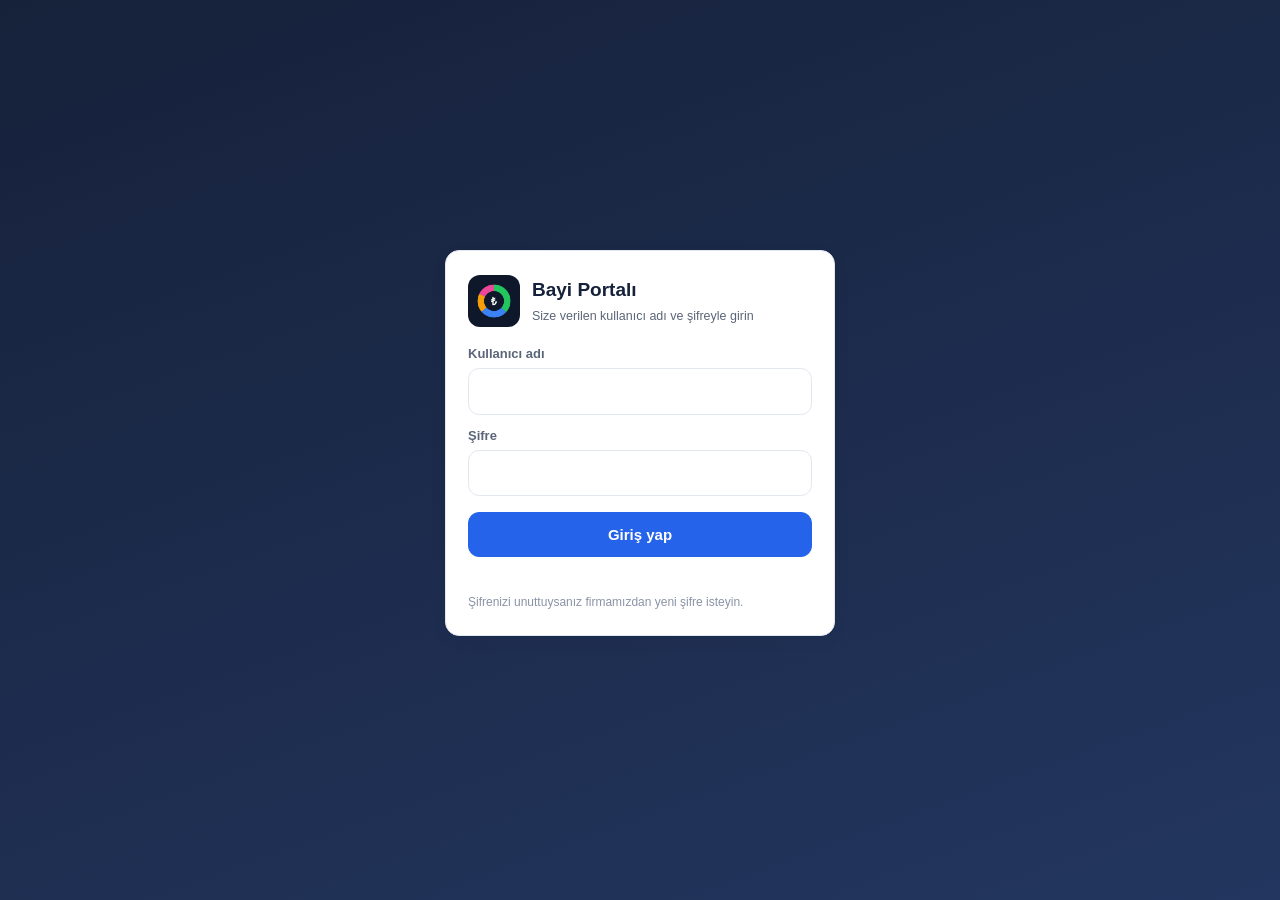
==== bayi.html @ fe01c847 "Bayi portali (B2B): musteri kullanicilari, yetkiler, ozel fiyatla siparis, onay ekrani, cari ekstre " ====
<!doctype html>
<html lang="tr">
<head>
  <meta charset="utf-8">
  <meta name="viewport" content="width=device-width, initial-scale=1, viewport-fit=cover">
  <meta name="robots" content="noindex, nofollow">
  <title>Bayi Portalı</title>
  <meta name="theme-color" content="#16213a">
  <meta name="apple-mobile-web-app-capable" content="yes">
  <meta name="mobile-web-app-capable" content="yes">
  <meta name="apple-mobile-web-app-status-bar-style" content="black-translucent">
  <meta name="apple-mobile-web-app-title" content="Bayi Portalı">
  <link rel="manifest" href="bayi.webmanifest">
  <link rel="icon" type="image/png" sizes="32x32" href="icons/favicon-32-v4.png">
  <link rel="apple-touch-icon" href="icons/apple-touch-icon-v4.png">
  <link rel="stylesheet" href="styles.css">
  <style>
    .by-giris { min-height: 100vh; display: grid; place-items: center; padding: 20px 16px; background: linear-gradient(160deg, #16213a 0%, #23365f 100%); }
    .by-giris .card { width: 100%; max-width: 390px; padding: 24px 22px; }
    .by-marka { display: flex; align-items: center; gap: 12px; margin-bottom: 18px; }
    .by-marka img { width: 52px; height: 52px; border-radius: 12px; flex: none; }
    .by-marka b { display: block; font-size: 19px; } .by-marka small { color: var(--text-2); }
    .by-msj { margin-top: 10px; font-weight: 600; min-height: 1em; }
    .by-msj.ok { color: var(--green); } .by-msj.err { color: var(--red); }
    .bottomnav a { cursor: pointer; }
    @media (min-width: 900px) { .bottomnav { display: flex !important; position: fixed; left: 0; right: 0; bottom: 0; } .view { padding-bottom: 90px; } }
    .ur { display: flex; align-items: center; gap: 10px; padding: 11px 14px; border-bottom: 1px solid var(--line); }
    .ur:last-child { border-bottom: 0; }
    .ur .ad { font-weight: 650; line-height: 1.25; }
    .ur .alt { font-size: 12.5px; color: var(--text-2); margin-top: 3px; display: flex; gap: 6px; flex-wrap: wrap; align-items: center; }
    .ur .fy { font-weight: 800; font-variant-numeric: tabular-nums; white-space: nowrap; }
    .adet { display: flex; align-items: center; gap: 4px; flex: none; }
    .adet button { width: 34px; height: 34px; border-radius: 9px; border: 1px solid var(--line); background: var(--surface-2); color: var(--text); font-size: 19px; font-weight: 700; cursor: pointer; line-height: 1; }
    .adet input { width: 58px; text-align: center; padding: 7px 4px; font-weight: 700; }
    .ur.secili { background: var(--accent-soft); }
    .sepet-bar { position: sticky; bottom: calc(64px + var(--safe-bottom)); z-index: 20; margin: 10px 0 0; display: flex; flex-wrap: wrap; align-items: center; gap: 8px 10px; padding: 12px 14px; background: var(--brand); color: #fff; border-radius: 14px; box-shadow: 0 10px 30px rgba(0,0,0,.25); }
    .sepet-bar .btn { flex: none; } .sepet-bar .ozet { flex: 1 1 100%; white-space: nowrap; } @media (min-width: 560px) { .sepet-bar .ozet { flex: 1 1 auto; } }
    @media (min-width: 900px) { .sepet-bar { bottom: 76px; } }
    .tt { display: grid; grid-template-columns: 1fr auto; gap: 4px 14px; font-variant-numeric: tabular-nums; }
    .tt .b { font-weight: 800; font-size: 17px; }
    @media print {
      .topbar, .bottomnav, .no-print, .sepet-bar { display: none !important; }
      body, .view { background: #fff !important; padding: 0 !important; }
      .list, .card { box-shadow: none !important; border: 1px solid #ccc; }
      .print-only { display: block !important; }
    }
    .print-only { display: none; }
    .sh-body .tbl td.r { white-space: nowrap; }
  </style>
</head>
<body>
  <div id="app"></div>
  <div id="modal-root"></div>
  <script src="config.js"></script>
  <script src="bayi.js"></script>
</body>
</html>
---- styles.css ----
/* ===================== TEMA ===================== */
:root {
  --bg: #e9edf3;
  --surface: #ffffff;
  --surface-2: #f7f8fb;
  --line: #e3e7ef;
  --text: #16213a;
  --text-2: #5b6578;
  --text-3: #8a93a6;
  --brand: #16213a;
  --accent: #2563eb;
  --accent-soft: #e8efff;
  --green: #0f9d63;
  --green-soft: #e3f6ed;
  --orange: #d9670b;
  --orange-soft: #fdf0e3;
  --red: #d63a3a;
  --red-soft: #fdeaea;
  --purple: #7046d6;
  --purple-soft: #efe9fd;
  --shadow: 0 1px 2px rgba(22,33,58,.06), 0 4px 16px rgba(22,33,58,.06);
  --radius: 14px;
  --safe-top: env(safe-area-inset-top, 0px);
  --safe-bottom: env(safe-area-inset-bottom, 0px);
  color-scheme: light;
}
/* koyu tema (Ayarlar > Gorunum) */
html.koyu {
    --bg: #0e1424;
    --surface: #161e33;
    --surface-2: #1b2440;
    --line: #273152;
    --text: #e9edf6;
    --text-2: #a7b0c4;
    --text-3: #7d87a0;
    --brand: #0b1020;
    --accent: #5b8cff;
    --accent-soft: #1d2b52;
    --green: #33c38a;
    --green-soft: #133829;
    --orange: #f29a4a;
    --orange-soft: #3a2817;
    --red: #f06b6b;
    --red-soft: #3d1c22;
    --purple: #a58bf5;
    --purple-soft: #2a2350;
    --shadow: 0 1px 2px rgba(0,0,0,.3), 0 4px 16px rgba(0,0,0,.25);
    color-scheme: dark;
  }


* { box-sizing: border-box; -webkit-tap-highlight-color: transparent; }
html, body { margin: 0; height: 100%; }
body {
  font-family: -apple-system, BlinkMacSystemFont, "SF Pro Text", "Segoe UI", Roboto, Helvetica, Arial, sans-serif;
  font-size: 15px; line-height: 1.4; color: var(--text); background: var(--bg);
  -webkit-font-smoothing: antialiased;
}
button, input, select, textarea { font: inherit; color: inherit; }
a { color: var(--accent); text-decoration: none; }
.num { font-variant-numeric: tabular-nums; }
.muted { color: var(--text-2); }
.small { font-size: 13px; }
.tiny { font-size: 12px; color: var(--text-3); }
.right { text-align: right; }
.hidden { display: none !important; }

/* ===================== YERLESIM ===================== */
.shell { display: flex; min-height: 100vh; }
.sidebar { display: none; }
.main { flex: 1; min-width: 0; display: flex; flex-direction: column; }
.topbar {
  position: sticky; top: 0; z-index: 20;
  background: var(--brand); color: #fff;
  padding: calc(var(--safe-top) + 10px) 16px 12px;
  display: flex; align-items: center; gap: 10px;
}
.topbar h1 { font-size: 19px; margin: 0; font-weight: 700; flex: 1; min-width: 0; white-space: nowrap; overflow: hidden; text-overflow: ellipsis; }
.topbar .back { background: none; border: 0; color: #fff; padding: 4px 6px 4px 0; display: flex; align-items: center; cursor: pointer; }
.topbar .tb-btn {
  background: rgba(255,255,255,.14); border: 0; color: #fff; border-radius: 10px;
  padding: 7px 12px; font-weight: 600; font-size: 14px; display: inline-flex; align-items: center; gap: 6px; cursor: pointer;
}
.view { padding: 14px 14px calc(90px + var(--safe-bottom)); max-width: 1180px; width: 100%; margin: 0 auto; }

.bottomnav {
  position: fixed; left: 0; right: 0; bottom: 0; z-index: 30;
  background: var(--surface); border-top: 1px solid var(--line);
  display: flex; padding-bottom: var(--safe-bottom);
}
.bottomnav a {
  flex: 1; display: flex; flex-direction: column; align-items: center; gap: 2px;
  padding: 8px 2px 7px; color: var(--text-3); font-size: 11px; font-weight: 600;
}
.bottomnav a.active { color: var(--accent); }
.bottomnav svg, .sidebar svg { width: 23px; height: 23px; }

@media (min-width: 900px) {
  .sidebar {
    display: flex; flex-direction: column; width: 232px; flex-shrink: 0;
    background: var(--brand); color: #cfd6e6; position: sticky; top: 0; height: 100vh; padding: 20px 12px;
  }
  .sidebar .brand { color: #fff; font-weight: 800; font-size: 17px; padding: 4px 10px 18px; letter-spacing: -.2px; }
  .sidebar .brand small { display: block; font-weight: 500; font-size: 12px; color: #8f9bb8; margin-top: 2px; }
  .sidebar a { display: flex; align-items: center; gap: 12px; color: #cfd6e6; padding: 10px 12px; border-radius: 10px; font-weight: 600; margin-bottom: 2px; }
  .sidebar a:hover { background: rgba(255,255,255,.06); }
  .sidebar a.active { background: rgba(255,255,255,.12); color: #fff; }
  .sidebar .spacer { flex: 1; }
  .sidebar .who { font-size: 12px; color: #8f9bb8; padding: 8px 12px; }
  .bottomnav { display: none; }
  .topbar { padding-top: 14px; }
  .view { padding: 20px 24px 40px; }
}

/* ===================== KARTLAR ===================== */
.card { background: var(--surface); border-radius: var(--radius); box-shadow: var(--shadow); padding: 14px; margin-bottom: 14px; border: 1px solid var(--line); }
.card h2, .section-title { font-size: 13px; text-transform: uppercase; letter-spacing: .6px; color: var(--text-3); margin: 0 0 10px; font-weight: 700; }
.section-title { margin: 18px 4px 8px; display: flex; align-items: center; justify-content: space-between; }
.section-title a { text-transform: none; letter-spacing: 0; font-size: 14px; }

.kpis { display: grid; grid-template-columns: repeat(2, 1fr); gap: 10px; margin-bottom: 14px; }
@media (min-width: 700px) { .kpis { grid-template-columns: repeat(4, 1fr); } }
.kpi { background: var(--surface); border-radius: var(--radius); box-shadow: var(--shadow); padding: 12px 14px; border: 1px solid var(--line); border-top: 3px solid var(--accent); }
.kpi .l { font-size: 12px; color: var(--text-3); font-weight: 700; text-transform: uppercase; letter-spacing: .4px; }
.kpi .v { font-size: 21px; font-weight: 800; margin-top: 4px; letter-spacing: -.3px; }
.kpi .s { font-size: 12px; color: var(--text-2); margin-top: 2px; }
.kpi.green { border-top-color: var(--green); } .kpi.orange { border-top-color: var(--orange); }
.kpi.red { border-top-color: var(--red); } .kpi.purple { border-top-color: var(--purple); }

.quick { display: grid; grid-template-columns: repeat(2, 1fr); gap: 10px; margin-bottom: 6px; }
@media (min-width: 700px) { .quick { grid-template-columns: repeat(4, 1fr); } }
.quick button {
  border: 0; border-radius: var(--radius); padding: 14px 12px; color: #fff; font-weight: 700; font-size: 15px;
  display: flex; align-items: center; gap: 10px; cursor: pointer; box-shadow: var(--shadow); text-align: left;
}
.quick button svg { width: 22px; height: 22px; flex-shrink: 0; }
.q-blue { background: var(--accent); } .q-green { background: var(--green); }
.q-orange { background: var(--orange); } .q-purple { background: var(--purple); }

/* ===================== LISTELER ===================== */
.list { background: var(--surface); border-radius: var(--radius); box-shadow: var(--shadow); overflow: hidden; margin-bottom: 14px; }
.row {
  display: flex; align-items: center; gap: 12px; padding: 12px 14px; border-bottom: 1px solid var(--line); cursor: pointer;
}
.row:last-child { border-bottom: 0; }
.row:active { background: var(--surface-2); }
.row .main-col { flex: 1; min-width: 0; }
.row .t { font-weight: 650; white-space: nowrap; overflow: hidden; text-overflow: ellipsis; }
.row .st { font-size: 13px; color: var(--text-2); margin-top: 2px; display: flex; gap: 6px; flex-wrap: wrap; align-items: center; }
.row .end { text-align: right; flex-shrink: 0; }
.row .amt { font-weight: 750; font-variant-numeric: tabular-nums; }
.empty { padding: 28px 16px; text-align: center; color: var(--text-3); }

.badge { display: inline-block; font-size: 11.5px; font-weight: 700; padding: 2px 8px; border-radius: 999px; background: var(--surface-2); color: var(--text-2); white-space: nowrap; }
.b-blue { background: var(--accent-soft); color: var(--accent); }
.b-green { background: var(--green-soft); color: var(--green); }
.b-orange { background: var(--orange-soft); color: var(--orange); }
.b-red { background: var(--red-soft); color: var(--red); }
.b-purple { background: var(--purple-soft); color: var(--purple); }

/* tablo (genis ekranlar) */
.table-wrap { overflow-x: auto; -webkit-overflow-scrolling: touch; }
table.tbl { width: 100%; border-collapse: collapse; font-size: 14px; }
.tbl th { text-align: left; font-size: 12px; color: var(--text-3); text-transform: uppercase; letter-spacing: .4px; font-weight: 700; padding: 9px 10px; border-bottom: 1px solid var(--line); white-space: nowrap; background: var(--surface-2); position: sticky; top: 0; }
.tbl td { padding: 9px 10px; border-bottom: 1px solid var(--line); vertical-align: middle; }
.tbl tr:last-child td { border-bottom: 0; }
.tbl td.r, .tbl th.r { text-align: right; font-variant-numeric: tabular-nums; }
.tbl tr.click { cursor: pointer; }
.tbl tr.click:hover td { background: var(--surface-2); }
.tbl tfoot td { font-weight: 800; background: var(--surface-2); }

/* ===================== ARAC CUBUGU / FILTRE ===================== */
.toolbar { display: flex; gap: 8px; margin-bottom: 10px; flex-wrap: wrap; align-items: center; }
.search {
  flex: 1; min-width: 180px; display: flex; align-items: center; gap: 8px; background: var(--surface);
  border: 1px solid var(--line); border-radius: 12px; padding: 0 12px;
}
.search input { border: 0; outline: 0; background: transparent; padding: 10px 0; flex: 1; min-width: 0; }
.search svg { width: 18px; height: 18px; color: var(--text-3); }
.chips { display: flex; gap: 6px; overflow-x: auto; padding-bottom: 2px; margin-bottom: 10px; -webkit-overflow-scrolling: touch; }
.chip {
  border: 1px solid var(--line); background: var(--surface); padding: 6px 12px; border-radius: 999px;
  font-size: 13.5px; font-weight: 600; white-space: nowrap; cursor: pointer; color: var(--text-2);
}
.chip.on { background: var(--brand); color: #fff; border-color: var(--brand); }
/* koyu tema (Ayarlar > Gorunum) */
html.koyu .chip.on { background: var(--accent); border-color: var(--accent); }


/* ===================== BUTONLAR ===================== */
.btn {
  border: 0; border-radius: 11px; padding: 11px 16px; font-weight: 700; cursor: pointer;
  background: var(--surface-2); color: var(--text); display: inline-flex; align-items: center; justify-content: center; gap: 7px;
  border: 1px solid var(--line);
}
.btn svg { width: 18px; height: 18px; }
.btn.primary { background: var(--accent); color: #fff; border-color: var(--accent); }
.btn.green { background: var(--green); color: #fff; border-color: var(--green); }
.btn.orange { background: var(--orange); color: #fff; border-color: var(--orange); }
.btn.red { background: var(--red-soft); color: var(--red); border-color: transparent; }
.btn.ghost { background: transparent; border-color: transparent; color: var(--accent); padding-left: 8px; padding-right: 8px; }
.btn.block { width: 100%; }
.btn.sm { padding: 7px 11px; font-size: 13.5px; border-radius: 9px; }
.btn:disabled { opacity: .55; cursor: default; }
.btn-row { display: flex; gap: 8px; flex-wrap: wrap; }
.btn-row .btn { flex: 1; min-width: 130px; }

/* ===================== FORMLAR ===================== */
.field { margin-bottom: 12px; }
.field label { display: block; font-size: 13px; font-weight: 700; color: var(--text-2); margin-bottom: 5px; }
.field .hint { font-size: 12px; color: var(--text-3); margin-top: 4px; }
.input, select.input, textarea.input {
  width: 100%; padding: 11px 12px; border: 1px solid var(--line); border-radius: 11px;
  background: var(--surface); outline: none; font-size: 16px; /* iOS zoom engeli */
  -webkit-appearance: none; appearance: none;
}
select.input { background-image: linear-gradient(45deg, transparent 50%, var(--text-3) 50%), linear-gradient(135deg, var(--text-3) 50%, transparent 50%); background-position: calc(100% - 18px) 50%, calc(100% - 13px) 50%; background-size: 5px 5px; background-repeat: no-repeat; padding-right: 30px; }
.input:focus { border-color: var(--accent); box-shadow: 0 0 0 3px var(--accent-soft); }
textarea.input { min-height: 70px; resize: vertical; }
.grid2 { display: grid; grid-template-columns: 1fr 1fr; gap: 10px; }
.grid3 { display: grid; grid-template-columns: 1fr 1fr 1fr; gap: 10px; }
@media (max-width: 520px) { .grid3 { grid-template-columns: 1fr 1fr; } }
.seg { display: flex; background: var(--surface-2); border: 1px solid var(--line); border-radius: 11px; padding: 3px; gap: 3px; }
.seg button { flex: 1; border: 0; background: transparent; padding: 8px 10px; border-radius: 8px; font-weight: 700; cursor: pointer; color: var(--text-2); }
.seg button.on { background: var(--surface); color: var(--text); box-shadow: var(--shadow); }
.seg button.on.r { background: var(--accent); color: #fff; }
.seg button.on.gr { background: var(--purple); color: #fff; }
.check { display: flex; align-items: center; gap: 10px; font-weight: 600; cursor: pointer; padding: 6px 0; }
.check input { width: 20px; height: 20px; accent-color: var(--accent); }

/* otomatik tamamlama */
.picker { position: relative; }
.picker .dd {
  position: absolute; left: 0; right: 0; top: calc(100% + 4px); z-index: 60; background: var(--surface);
  border: 1px solid var(--line); border-radius: 12px; box-shadow: var(--shadow); max-height: 280px; overflow-y: auto;
}
.picker .dd .opt { padding: 10px 12px; border-bottom: 1px solid var(--line); cursor: pointer; }
.picker .dd .opt:last-child { border-bottom: 0; }
.picker .dd .opt:hover, .picker .dd .opt.hl { background: var(--accent-soft); }
.picker .dd .opt .o1 { font-weight: 650; }
.picker .dd .opt .o2 { font-size: 12.5px; color: var(--text-2); }
.picker .dd .add { color: var(--accent); font-weight: 700; }

/* siparis kalemleri */
.lines .line { border: 1px solid var(--line); border-radius: 12px; padding: 10px; margin-bottom: 8px; background: var(--surface-2); }
.lines .line .lr { display: grid; grid-template-columns: 1fr 1fr 1fr auto; gap: 8px; align-items: end; margin-top: 8px; }
.lines .line .lr .field { margin: 0; }
.lines .line .info { font-size: 12.5px; color: var(--text-2); margin-top: 6px; display: flex; gap: 8px; flex-wrap: wrap; }
.icon-btn { border: 0; background: transparent; color: var(--text-3); padding: 8px; border-radius: 9px; cursor: pointer; display: inline-flex; }
.icon-btn:hover { background: var(--red-soft); color: var(--red); }
.icon-btn svg { width: 20px; height: 20px; }
.h-prt { display: inline-flex; align-items: center; gap: 4px; }
.h-prt svg { width: 14px; height: 14px; flex: none; }
.totals { display: grid; gap: 6px; }
.totals .tr { display: flex; justify-content: space-between; font-variant-numeric: tabular-nums; }
.totals .tr.big { font-size: 19px; font-weight: 800; border-top: 1px solid var(--line); padding-top: 8px; margin-top: 4px; }

/* ozet kutulari */
.stats { display: grid; grid-template-columns: repeat(3, 1fr); gap: 8px; }
.stat { background: var(--surface-2); border-radius: 12px; padding: 10px 12px; }
.stat .l { font-size: 11.5px; color: var(--text-3); font-weight: 700; text-transform: uppercase; }
.stat .v { font-size: 17px; font-weight: 800; margin-top: 3px; font-variant-numeric: tabular-nums; }
.pos { color: var(--orange); } .neg { color: var(--accent); } .zero { color: var(--green); }

.kv { display: grid; grid-template-columns: auto 1fr; gap: 6px 14px; font-size: 14px; }
.kv .k { color: var(--text-3); }

/* ===================== MODAL ===================== */
.overlay {
  position: fixed; inset: 0; z-index: 100; background: rgba(10,15,30,.45);
  display: flex; align-items: flex-end; justify-content: center; animation: fade .15s ease;
}
.sheet {
  background: var(--surface); width: 100%; max-width: 620px; max-height: 92vh; overflow-y: auto;
  border-radius: 18px 18px 0 0; padding: 0 16px calc(16px + var(--safe-bottom)); animation: up .2s ease;
}
.sheet .sh-head { position: sticky; top: 0; background: var(--surface); display: flex; align-items: center; gap: 10px; padding: 14px 0 10px; z-index: 5; }
.sheet .sh-head h3 { margin: 0; font-size: 18px; flex: 1; }
.sheet .sh-foot { position: sticky; bottom: calc(-16px - var(--safe-bottom)); background: var(--surface); padding: 12px 0 calc(4px + var(--safe-bottom)); display: flex; gap: 8px; border-top: 1px solid var(--line); margin-top: 6px; }
.sheet .sh-foot .btn { flex: 1; }
@media (min-width: 700px) {
  .overlay { align-items: center; }
  .sheet { border-radius: 18px; max-height: 86vh; }
}
@keyframes fade { from { opacity: 0; } }
@keyframes up { from { transform: translateY(30px); opacity: .5; } }

/* ===================== BILDIRIM ===================== */
#toast-root { position: fixed; left: 0; right: 0; bottom: calc(76px + var(--safe-bottom)); z-index: 200; display: flex; flex-direction: column; align-items: center; gap: 8px; pointer-events: none; }
.toast { background: #16213a; color: #fff; padding: 11px 16px; border-radius: 12px; font-weight: 600; box-shadow: var(--shadow); max-width: 92vw; animation: up .2s ease; }
.toast.err { background: var(--red); }
.toast.ok { background: var(--green); }
@media (min-width: 900px) { #toast-root { bottom: 24px; } }

/* ===================== GIRIS ===================== */
.login { min-height: 100vh; display: flex; align-items: center; justify-content: center; padding: 20px; background: linear-gradient(160deg, #16213a 0%, #23365f 100%); }
.login .box { background: var(--surface); width: 100%; max-width: 380px; border-radius: 20px; padding: 26px 22px; box-shadow: 0 20px 50px rgba(0,0,0,.3); }
.login .logo { width: 64px; height: 64px; border-radius: 16px; display: block; margin: 0 auto 12px; }
.login h1 { text-align: center; font-size: 21px; margin: 0 0 4px; }
.login p.sub { text-align: center; color: var(--text-2); margin: 0 0 20px; font-size: 14px; }

.loading { padding: 40px; text-align: center; color: var(--text-3); }
.spinner { width: 26px; height: 26px; border: 3px solid var(--line); border-top-color: var(--accent); border-radius: 50%; animation: spin .8s linear infinite; margin: 0 auto 10px; }
@keyframes spin { to { transform: rotate(360deg); } }

/* ===================== YAZDIRMA ===================== */
#print-root { display: none; }
@media print {
  body > *:not(#print-root) { display: none !important; }
  #print-root { display: block; color: #000; font-size: 12pt; }
  #print-root table { width: 100%; border-collapse: collapse; }
  #print-root th, #print-root td { border-bottom: 1px solid #999; padding: 5px 4px; text-align: left; }
  #print-root .r { text-align: right; }
}

/* ===================== DUZELTMELER (mobil) ===================== */
.topbar svg { width: 20px; height: 20px; flex-shrink: 0; }
.topbar .tb-btn { white-space: nowrap; }
.kpi .v { font-size: clamp(16px, 4.6vw, 21px); white-space: nowrap; overflow: hidden; text-overflow: ellipsis; }
.stat .v { font-size: clamp(13px, 3.7vw, 17px); white-space: nowrap; overflow: hidden; text-overflow: ellipsis; }
.stat .l { font-size: 10.5px; }
@media (max-width: 640px) {
  .tbl.stack thead { display: none; }
  .tbl.stack, .tbl.stack tbody, .tbl.stack tfoot { display: block; }
  .tbl.stack tr { display: flex; flex-wrap: wrap; align-items: baseline; gap: 3px 14px; padding: 10px 14px; border-bottom: 1px solid var(--line); }
  .tbl.stack tr:last-child { border-bottom: 0; }
  .tbl.stack td { display: block; border: 0; padding: 0; text-align: left !important; }
  .tbl.stack td:empty { display: none; }
  .tbl.stack td[data-l]::before { content: attr(data-l) ' '; color: var(--text-3); font-size: 12px; font-weight: 600; }
  .tbl.stack td.w { flex-basis: 100%; }
  .tbl.stack td.push { margin-left: auto; }
  .tbl.stack tfoot tr { background: var(--surface-2); }
}
.input[type=date] { min-width: 0; }
@media (max-width: 640px) { .tbl.stack td.hidden-m { display: none; } .grid3 > .field:last-child { grid-column: 1 / -1; } }
.show-m { display: none; }
@media (max-width: 640px) { .show-m { display: inline; } }
.grid2 > *, .grid3 > * { min-width: 0; }
.stats.stats4 { grid-template-columns: repeat(4, 1fr); }
@media (max-width: 640px) { .stats.stats4 { grid-template-columns: 1fr 1fr; } }

/* ===================== CIN SIPARISLERI ===================== */
a.chip { display: inline-flex; align-items: center; color: var(--text-2); text-decoration: none; }
a.chip.on { color: #fff; }
.prog { height: 4px; background: var(--surface-2); border-radius: 4px; margin-top: 8px; overflow: hidden; max-width: 320px; }
.prog i { display: block; height: 100%; background: var(--green); border-radius: 4px; }
.steps { display: grid; grid-template-columns: repeat(6, 1fr); gap: 4px; }
.step { text-align: center; cursor: pointer; padding: 6px 2px; border-radius: 10px; min-width: 0; }
.step:hover { background: var(--surface-2); }
.step .dot { width: 14px; height: 14px; border-radius: 50%; margin: 0 auto 6px; border: 2px solid var(--line); background: var(--surface); }
.step.done .dot { background: var(--green); border-color: var(--green); }
.step.cur .dot { box-shadow: 0 0 0 4px var(--green-soft); }
.step .sl { font-size: 12px; font-weight: 700; color: var(--text-3); }
.step.done .sl { color: var(--text); }
.step .sd { font-size: 11.5px; color: var(--text-3); margin-top: 2px; }
@media (max-width: 560px) { .steps { grid-template-columns: repeat(3, 1fr); row-gap: 10px; } }
details.gum { border: 1px solid var(--line); border-radius: 12px; padding: 10px 12px; margin-top: 10px; }
details.gum summary { font-weight: 700; cursor: pointer; color: var(--text-2); }
details.gum[open] summary { margin-bottom: 10px; }
/* Nakit akisi */
.akis { display: flex; flex-direction: column; gap: 10px; }
.ak-row { display: grid; grid-template-columns: 120px 1fr 300px; gap: 12px; align-items: center; }
.ak-ad { font-weight: 700; font-size: 14px; }
.ak-bar { display: flex; flex-direction: column; gap: 3px; }
.ak-k { grid-template-columns: 120px 1fr auto; }
.ak-k .ak-n { display: grid; grid-template-columns: repeat(4, 124px); gap: 10px; }
.ak-kv { display: flex; flex-direction: column; align-items: flex-end; white-space: nowrap; }
.ak-kv small { font-size: 11px; font-weight: 500; color: var(--text-3); }
@media (max-width: 700px) { .ak-k { grid-template-columns: 1fr; } .ak-k .ak-n { grid-template-columns: 1fr 1fr; } .ak-kv { align-items: flex-start; } }
.ak-kart[data-mod="normal"] .ak-kum, .ak-kart[data-mod="kum"] .ak-normal { display: none; }
.ak-bar i { display: block; height: 8px; border-radius: 4px; min-width: 2px; }
.ak-bar i.g, .lg.g { background: var(--green); } .ak-bar i.c, .lg.c { background: var(--orange); }
.lg { display: inline-block; width: 10px; height: 10px; border-radius: 3px; vertical-align: -1px; }
.ak-n { display: flex; gap: 10px; flex-wrap: wrap; justify-content: flex-end; font-size: 13px; font-variant-numeric: tabular-nums; align-items: baseline; }
@media (max-width: 700px) { .ak-row { grid-template-columns: 1fr; gap: 4px; } .ak-n { justify-content: flex-start; } }

/* PayTR tahsilatlari */
.sidebar a.sub { padding: 7px 12px 7px 30px; font-size: 14px; font-weight: 550; margin-top: -2px; }
.sidebar a.sub svg { width: 17px; height: 17px; }
.pt-row { border-left: 5px solid transparent; align-items: center; gap: 12px; flex-wrap: wrap; cursor: pointer; }
.pt-row.pt-bek { border-left-color: var(--red); background: color-mix(in srgb, var(--red) 5%, var(--surface)); }
.pt-row.pt-ok { border-left-color: var(--green); background: color-mix(in srgb, var(--green) 6%, var(--surface)); }
.pt-row .t .num { font-size: 17px; }
.pt-es { color: var(--green); font-size: 13.5px; margin-top: 3px; }
.pt-act { display: flex; align-items: center; gap: 6px; flex-wrap: wrap; justify-content: flex-end; }
.pt-pick { position: relative; width: 230px; }
.pt-pick .input { padding: 7px 10px; font-size: 14px; }
.pt-tip button { padding: 5px 10px; font-size: 13px; }
/* cari secim listesi kartin disina tasabilsin (.list overflow:hidden kesiyordu) */
.list:has(.pt-row) { overflow: visible; }
.list > .pt-row:first-child { border-top-left-radius: var(--radius); border-top-right-radius: var(--radius); }
.list > .pt-row:last-child { border-bottom-left-radius: var(--radius); border-bottom-right-radius: var(--radius); }
.pt-row:focus-within { position: relative; z-index: 5; }
@media (max-width: 700px) { .pt-act { width: 100%; justify-content: stretch; } .pt-pick { flex: 1 1 100%; width: auto; } }

/* Platform siparisleri: kargo karti */
.pl-kart .pl-barkod { margin-top: 12px; background: #fff; border-radius: 10px; padding: 10px 12px 6px; border: 1px solid var(--line, #e5e7eb); }
.pl-kart .pl-barkod .tiny { color: #111; }
.pl-kart svg.barkod { display: block; width: 100%; max-width: 420px; height: 64px; margin: 0 auto 4px; }
.pl-kart .pl-dokum { margin-top: 12px; border-top: 1px dashed var(--line, #e5e7eb); padding-top: 8px; display: grid; gap: 4px; font-size: 14px; }
.pl-kart .pl-dokum > div { display: flex; justify-content: space-between; gap: 10px; }
.pl-kart .pl-dokum > div span { color: var(--text-2); }
.pl-kart .pl-dokum .tot { border-top: 1px solid var(--line, #e5e7eb); padding-top: 4px; margin-top: 2px; }
.pl-kart .pl-dokum .tot span { color: var(--text); font-weight: 700; }
.ic-s svg { width: 13px; height: 13px; vertical-align: -2px; }
.sp-ozet { font-weight: 500; font-size: 12.5px; color: var(--text-2); margin-left: 6px; white-space: nowrap; overflow: hidden; text-overflow: ellipsis; max-width: 55%; display: inline-block; vertical-align: bottom; }
.sp-ozet b { font-weight: 700; }
@media (max-width: 600px) { .sp-ozet { display: block; margin-left: 0; max-width: 100%; } }

/* Raporlar */
.rapor-sec { display: grid; grid-template-columns: repeat(auto-fill, minmax(210px, 1fr)); gap: 10px; margin-bottom: 14px; }
.rapor-k { text-align: left; background: var(--surface); border: 1px solid var(--line); border-radius: 12px; padding: 12px 14px; cursor: pointer; font: inherit; color: var(--text); display: flex; flex-direction: column; gap: 4px; }
.rapor-k b { font-size: 15px; }
.rapor-k span { font-size: 12.5px; color: var(--text-2); line-height: 1.35; }
.rapor-k.on { border-color: var(--brand); box-shadow: 0 0 0 2px var(--brand) inset; }
/* koyu tema (Ayarlar > Gorunum) */
html.koyu .rapor-k.on { border-color: var(--accent); box-shadow: 0 0 0 2px var(--accent) inset; }

@media (max-width: 600px) { .rapor-sec { grid-template-columns: 1fr 1fr; } .rapor-k span { display: none; } }
.kdv-dahil { margin-top: 6px; padding-top: 5px; border-top: 1px dashed var(--line); font-size: 12px; color: var(--text-2); }
.kdv-dahil b { color: var(--text); }
.dahil-sec { margin-top: 8px; padding: 10px 12px; border: 1px solid var(--line); border-radius: 10px; background: var(--surface-2); }
.dahil-liste { display: grid; grid-template-columns: repeat(auto-fill, minmax(220px, 1fr)); gap: 4px 12px; }
.dahil-liste .check { margin: 0; }
/* istatistik kutulari uzun tutarlarda ekrani tasirmasin */
.stats { grid-template-columns: repeat(3, minmax(0, 1fr)); }
.stats.stats4 { grid-template-columns: repeat(4, minmax(0, 1fr)); }
@media (max-width: 640px) { .stats.stats4 { grid-template-columns: repeat(2, minmax(0, 1fr)); } }
.stat { min-width: 0; }
/* dar ekranlar: izgaralar ve uzun metinler ekrandan tasmasin */
.kpis, .quick { grid-template-columns: repeat(2, minmax(0, 1fr)); }
@media (min-width: 700px) { .quick { grid-template-columns: repeat(4, minmax(0, 1fr)); } }
.quick[style*="repeat(3"] { grid-template-columns: repeat(3, minmax(0, 1fr)) !important; }
.kpi, .quick button, .grid2 > *, .row .main-col { min-width: 0; }
.quick button { overflow-wrap: anywhere; }
.st, .tiny, .tbl td, .kv span, .sh-body p, .pt-es { overflow-wrap: anywhere; }
@media (max-width: 380px) {
  .quick button { padding-left: 10px; padding-right: 10px; font-size: 14px; gap: 6px; }
  .kpi { padding: 10px 11px; }
  .kpi .v { font-size: clamp(14px, 4.4vw, 18px); }
}
.grid2 { grid-template-columns: minmax(0, 1fr) minmax(0, 1fr); }
.grid2 .input, .field .input { min-width: 0; max-width: 100%; }
/* dar ekranda istatistik kutulari 2 sutun, tutarlar kesilmeden */
@media (max-width: 480px) {
  .stats { grid-template-columns: repeat(2, minmax(0, 1fr)); }
  .stat .v { font-size: clamp(14px, 4.6vw, 17px); text-overflow: clip; overflow: visible; white-space: nowrap; }
}
@media (max-width: 340px) { .stat .v { font-size: 14px; letter-spacing: -.2px; } }
@media (max-width: 480px) { .row .t { white-space: normal; overflow-wrap: anywhere; } }
.tb-btn.donuyor svg { animation: donme .8s linear infinite; }
@keyframes donme { to { transform: rotate(360deg); } }

/* ozel notlar */
.not-ik { display: inline-flex; align-items: center; gap: 4px; border: 0; background: none; padding: 3px 0; margin: 0; font: inherit; font-size: 12px; color: var(--text-3); cursor: pointer; opacity: .55; max-width: 100%; text-align: left; }
.not-ik svg { width: 14px; height: 14px; flex: none; }
.not-ik:hover { opacity: 1; }
.not-ik.var { opacity: 1; color: #a15c00; font-weight: 600; }
.not-ik span { overflow: hidden; text-overflow: ellipsis; white-space: nowrap; }
.not-satir { display: flex; align-items: flex-start; gap: 4px; margin-top: 3px; font-size: 12px; color: #a15c00; font-weight: 600; }
.not-satir svg { width: 13px; height: 13px; flex: none; margin-top: 1px; }
.not-satir span { overflow: hidden; text-overflow: ellipsis; white-space: nowrap; }
.not-kart { background: #fff8e6; border-left: 4px solid #f0b429; }
.not-kart .nk-h { display: flex; align-items: center; gap: 8px; flex-wrap: wrap; color: #7a4a00; }
.not-kart .nk-h svg { width: 16px; height: 16px; }
.not-kart .nk-h a { margin-left: auto; font-size: 13px; }
.not-kart .nk-m { margin-top: 6px; white-space: pre-wrap; overflow-wrap: anywhere; color: #3b2a00; }
.not-ekle { margin: 0 4px 10px; font-size: 13px; display: flex; gap: 8px; align-items: center; flex-wrap: wrap; }
.not-ekle a { display: inline-flex; align-items: center; gap: 4px; font-weight: 600; }
.not-ekle svg { width: 15px; height: 15px; }
/* koyu tema (Ayarlar > Gorunum) */
html.koyu .not-kart { background: #3a2f12; }html.koyu .not-kart .nk-h { color: #f5d38a; }html.koyu .not-kart .nk-m { color: #fbeec9; }html.koyu .not-ik.var, html.koyu .not-satir { color: #f0b429; }

@media print { .not-ik, .not-satir, .not-kart, .not-ekle { display: none !important; } }

/* Fiyat listeleri: mobilde her odeme secenegi kendi satirinda, fiyatlar sagda hizali */
@media (max-width: 640px) {
  .fl-tbl.stack td[data-l] { flex-basis: 100%; display: flex !important; justify-content: space-between; align-items: center; gap: 10px; }
  .fl-tbl.stack td[data-l]::before { flex: 1; }
  .fl-tbl.stack td:last-child { flex-basis: 100%; text-align: right !important; }
}
@media (max-width: 520px) { .topbar .tb-btn .tb-l { display: none; } }
/* Fiyat listesi tablosu: uzun secenek adlari iki-uc satira sarilir, urun adi kolonu daralmaz */
.fl-tbl th { vertical-align: bottom; }
.fl-tbl th.r { white-space: normal; width: 140px; min-width: 130px; line-height: 1.3; }
.fl-tbl th:first-child, .fl-tbl td:first-child { min-width: 260px; }
.fl-tbl th:last-child, .fl-tbl td:last-child { width: 44px; }
@media (max-width: 640px) { .fl-tbl th:first-child, .fl-tbl td:first-child { min-width: 0; } }

/* musteri sorulari: konusma */
.soru-akis { display: flex; flex-direction: column; gap: 8px; }
.soru-akis .sa-m { max-width: 88%; align-self: flex-start; background: var(--bg2, #f1f4f9); border-radius: 12px 12px 12px 4px; padding: 8px 12px; }
.soru-akis .sa-m.ben { align-self: flex-end; background: #e5efff; border-radius: 12px 12px 4px 12px; }
.soru-akis .sa-m.op { background: #fff4e0; }
.soru-akis .sa-h { font-size: 11px; color: var(--text-3); margin-bottom: 2px; }
.soru-akis .sa-t { white-space: pre-wrap; overflow-wrap: anywhere; }
/* koyu tema (Ayarlar > Gorunum) */
html.koyu .soru-akis .sa-m { background: #1f2633; }html.koyu .soru-akis .sa-m.ben { background: #1d3354; }html.koyu .soru-akis .sa-m.op { background: #3a2f12; }

.soru-akis .sa-ekler { display: flex; flex-wrap: wrap; gap: 6px; margin-top: 6px; }
.soru-akis .sa-ek img { width: 96px; height: 96px; object-fit: cover; border-radius: 8px; display: block; border: 1px solid var(--line); background: #fff; }
.soru-akis .sa-ek.dosya { display: inline-flex; align-items: center; gap: 4px; font-size: 12px; padding: 6px 10px; border-radius: 8px; background: rgba(0,0,0,.05); max-width: 220px; }
.soru-akis .sa-ek.dosya span { overflow: hidden; text-overflow: ellipsis; white-space: nowrap; }
.soru-akis .sa-ek.dosya svg { width: 14px; height: 14px; flex: none; }

/* cari risk limiti alarmi */
.risk-alarm { display: flex; gap: 12px; align-items: flex-start; background: var(--red); color: #fff; border-radius: 14px; padding: 14px 16px; margin: 10px 0 14px; box-shadow: 0 6px 18px rgba(220, 38, 38, .35); animation: risk-nabiz 1.6s ease-in-out infinite; font-size: 14px; line-height: 1.45; }
.risk-alarm svg { flex: 0 0 26px; width: 26px; height: 26px; stroke: #fff; }
.risk-alarm b:first-child { font-size: 16px; letter-spacing: .3px; }
.risk-alarm a { color: #fff; text-decoration: underline; font-weight: 700; }
@keyframes risk-nabiz { 0%, 100% { box-shadow: 0 6px 18px rgba(220, 38, 38, .35); } 50% { box-shadow: 0 0 0 6px rgba(220, 38, 38, .25), 0 6px 22px rgba(220, 38, 38, .5); } }
@media (prefers-reduced-motion: reduce) { .risk-alarm { animation: none; } }

/* ana sayfa: stoktan / ithalat bekleyen siparis kutulari */
.kpis.kpis-2 { grid-template-columns: repeat(2, minmax(0, 1fr)) !important; }
a.kpi { display: block; color: inherit; text-decoration: none; }

/* sermaye raporu */
.sermaye-top { text-align: center; }
.sermaye-top .l { font-size: 12px; font-weight: 700; letter-spacing: .6px; text-transform: uppercase; color: var(--text-3); }
.sermaye-top .v { font-size: 30px; font-weight: 800; margin: 4px 0; }
.sermaye-bar { display: flex; height: 12px; border-radius: 6px; overflow: hidden; margin-top: 12px; gap: 2px; }
.sermaye-bar span { display: block; min-width: 4px; }
.sermaye-tbl td.r, .sermaye-tbl th.r { white-space: nowrap; }

/* sermaye: halka grafik + lejant + tiklanir kutular */
.sm-ozet { display: flex; gap: 18px; align-items: center; flex-wrap: wrap; }
.sm-grafik { flex: 0 0 180px; margin: 0 auto; }
.sm-grafik svg { width: 180px; height: 180px; display: block; }
.sm-dilim { cursor: pointer; transition: stroke-width .15s; }
.sm-dilim:hover { stroke-width: 36; }
.sm-g-l { font-size: 10px; font-weight: 700; letter-spacing: .8px; fill: var(--text-3); }
.sm-g-v { font-size: 15px; font-weight: 800; fill: var(--text); }
.sm-lejant { flex: 1 1 240px; display: grid; gap: 4px; }
.sm-lj { display: grid; grid-template-columns: 14px 1fr auto; grid-template-areas: "i a y" "i t t"; column-gap: 10px; align-items: center; text-align: left; background: none; border: 0; border-radius: 10px; padding: 6px 8px; color: inherit; font: inherit; cursor: pointer; }
.sm-lj:hover { background: var(--surface-2); }
.sm-lj i { grid-area: i; width: 14px; height: 14px; border-radius: 4px; }
.sm-lj span { grid-area: a; font-weight: 600; font-size: 14px; }
.sm-lj b { grid-area: y; font-size: 15px; }
.sm-lj em { grid-area: t; font-style: normal; font-size: 12px; color: var(--text-3); }
button.kpi.sm-kpi { border-left: 0; border-right: 0; border-bottom: 0; text-align: left; font: inherit; color: inherit; cursor: pointer; width: 100%; }
.sm-yuzde { height: 6px; border-radius: 3px; background: rgba(127,127,127,.15); overflow: hidden; margin: 6px 0 4px; }
.sm-yuzde span { display: block; height: 100%; border-radius: 3px; }
.sm-d-ust { border-left: 5px solid; padding: 4px 0 4px 12px; margin-bottom: 12px; }
.sm-d-ust .v { font-size: 24px; font-weight: 800; }

/* cevrimdisi seridi */
#cv-serit { position: fixed; left: 50%; transform: translateX(-50%); bottom: calc(var(--safe-bottom) + 70px); z-index: 60; max-width: calc(100% - 24px);
  padding: 8px 14px; border-radius: 999px; font-size: 13px; box-shadow: var(--shadow); display: flex; align-items: center; gap: 10px; }
#cv-serit.off { background: #3b4558; color: #fff; }
#cv-serit.bek { background: var(--orange-soft); color: var(--text); border: 1px solid var(--orange); }
#cv-serit .btn.sm { padding: 4px 10px; }
@media (min-width: 900px) { #cv-serit { bottom: 18px; } }
@media print { #cv-serit { display: none !important; } }

/* ===================== ARANACAKLAR (cari listesi) ===================== */
.row.aranacak { background: var(--red-soft); box-shadow: inset 4px 0 0 var(--red); }
.row.aranacak .t { color: var(--red); }
.row .ar-not { font-size: 12.5px; color: var(--red); margin-top: 3px; white-space: nowrap; overflow: hidden; text-overflow: ellipsis; }
.ar-btn { flex-shrink: 0; width: 36px; height: 36px; border-radius: 50%; border: 1px solid var(--line); background: var(--surface); color: var(--text-2); display: inline-flex; align-items: center; justify-content: center; cursor: pointer; padding: 0; }
.ar-btn svg { width: 17px; height: 17px; }
.ar-btn.on { background: var(--red); border-color: var(--red); color: #fff; }
.chip-ar svg { width: 14px; height: 14px; vertical-align: -2px; margin-right: 4px; }
.chip-ar.on { background: var(--red); border-color: var(--red); }
.ar-kart { display: flex; gap: 12px; align-items: center; flex-wrap: wrap; background: var(--red-soft); border-left: 4px solid var(--red); color: var(--red); }
.ar-kart svg { width: 16px; height: 16px; vertical-align: -3px; }
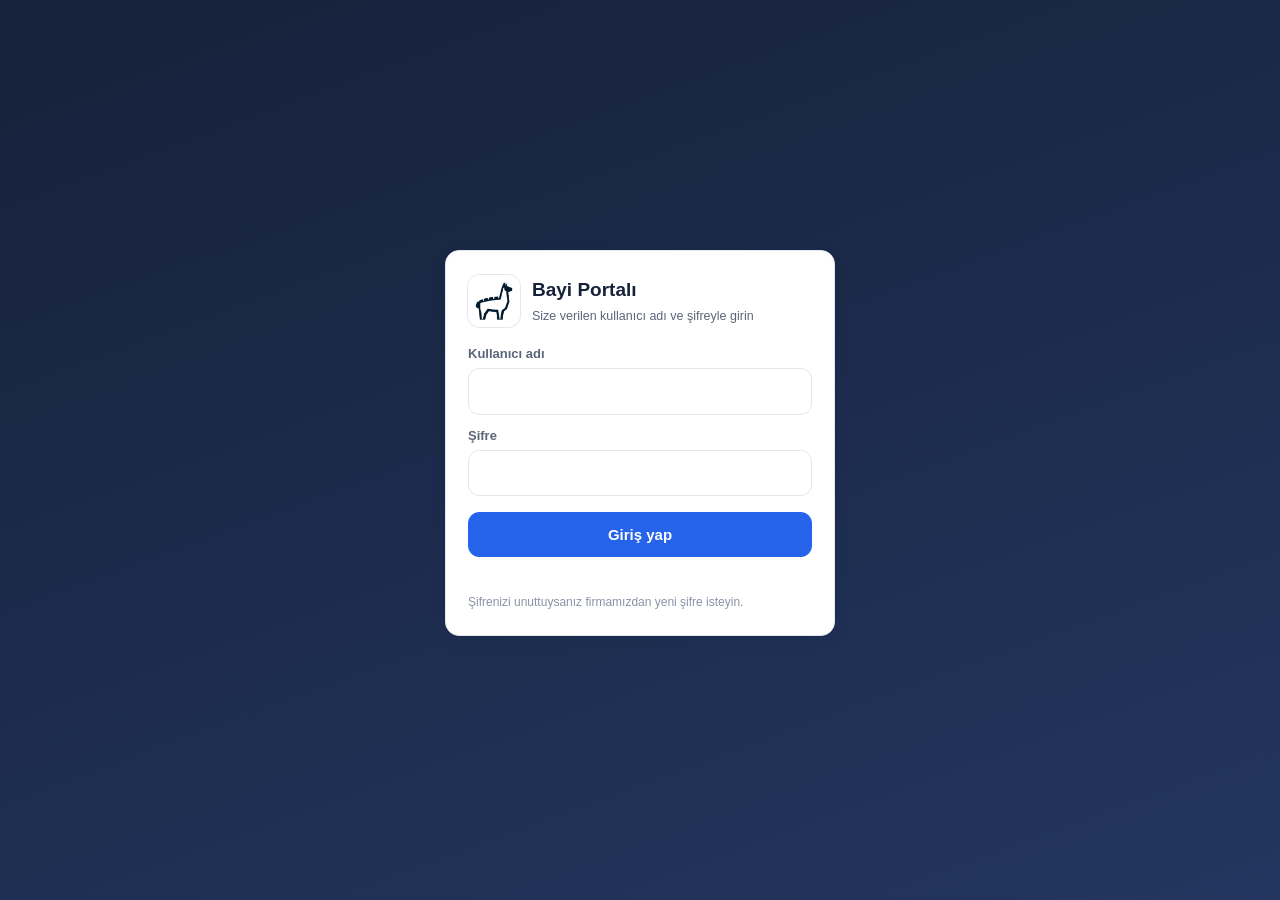
==== commit 3f8ae361: "Musteri programlari (bayi portali, odeme sayfasi): lama logosu, ana ekran ikonu (v2.69) Co-Authored-" ====
--- a/bayi.html
+++ b/bayi.html
@@ -11,14 +11,16 @@
   <meta name="apple-mobile-web-app-status-bar-style" content="black-translucent">
   <meta name="apple-mobile-web-app-title" content="Bayi Portalı">
   <link rel="manifest" href="bayi.webmanifest">
-  <link rel="icon" type="image/png" sizes="32x32" href="icons/favicon-32-v4.png">
-  <link rel="apple-touch-icon" href="icons/apple-touch-icon-v4.png">
+  <link rel="icon" type="image/png" sizes="32x32" href="icons/lama-32.png">
+  <link rel="icon" type="image/png" sizes="192x192" href="icons/lama-192.png">
+  <link rel="apple-touch-icon" href="icons/lama-180.png">
   <link rel="stylesheet" href="styles.css">
   <style>
     .by-giris { min-height: 100vh; display: grid; place-items: center; padding: 20px 16px; background: linear-gradient(160deg, #16213a 0%, #23365f 100%); }
     .by-giris .card { width: 100%; max-width: 390px; padding: 24px 22px; }
     .by-marka { display: flex; align-items: center; gap: 12px; margin-bottom: 18px; }
-    .by-marka img { width: 52px; height: 52px; border-radius: 12px; flex: none; }
+    .by-marka img { width: 52px; height: 52px; border-radius: 12px; flex: none; background: #fff; box-shadow: 0 0 0 1px var(--line); }
+    .by-logo { width: 32px; height: 32px; border-radius: 8px; flex: none; background: #fff; margin-right: 10px; }
     .by-marka b { display: block; font-size: 19px; } .by-marka small { color: var(--text-2); }
     .by-msj { margin-top: 10px; font-weight: 600; min-height: 1em; }
     .by-msj.ok { color: var(--green); } .by-msj.err { color: var(--red); }
